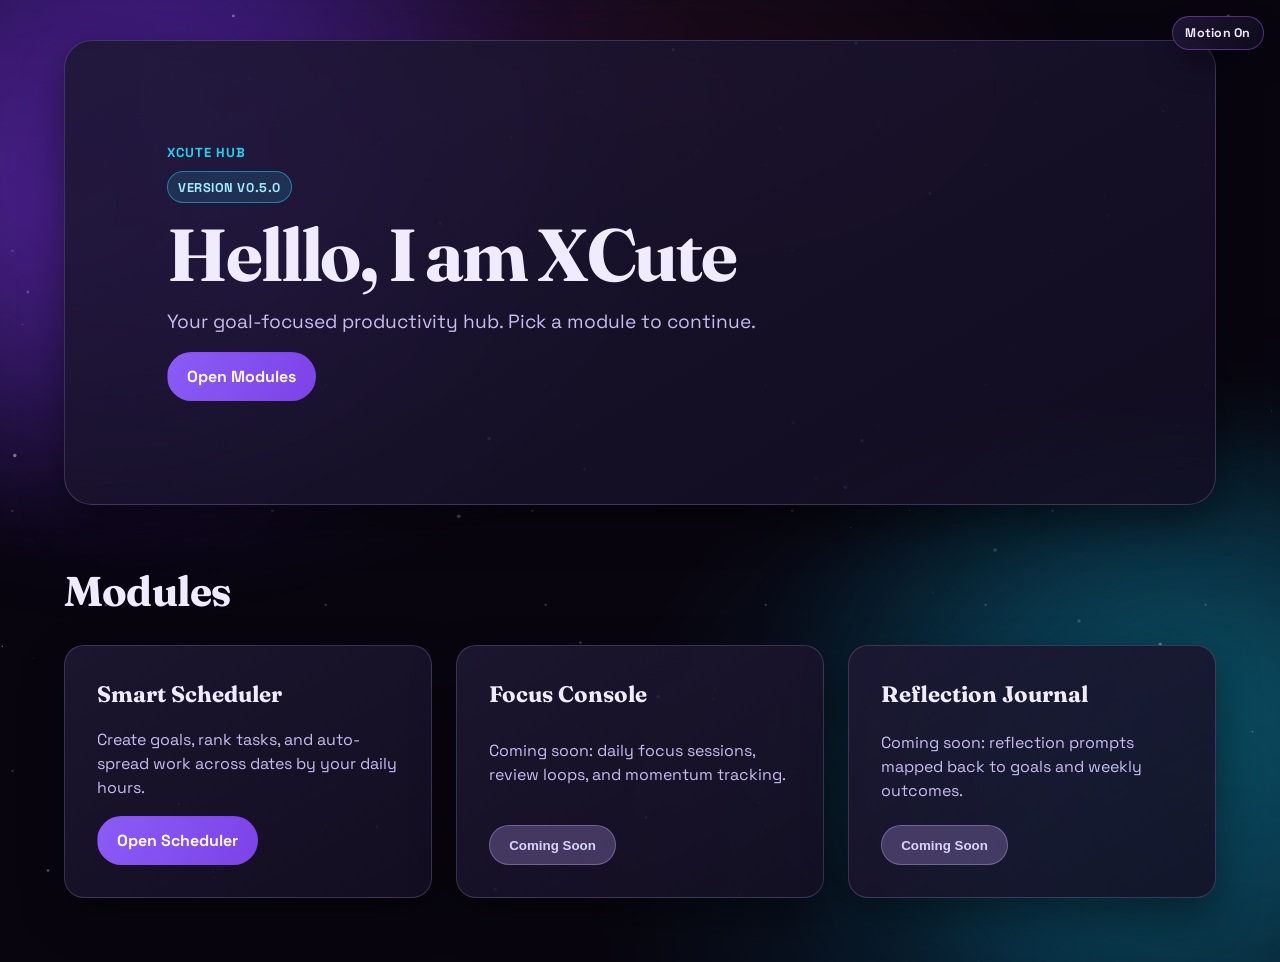
==== index.html @ d4a01c18 "release: v0.5.0 cinematic animation overhaul" ====
<!doctype html>
<html lang="en">
  <head>
    <meta charset="UTF-8" />
    <meta name="viewport" content="width=device-width, initial-scale=1.0" />
    <script>
      (() => {
        try {
          const mode = localStorage.getItem("xcute_motion_mode");
          const osReduced = window.matchMedia("(prefers-reduced-motion: reduce)").matches;
          const on = mode ? mode === "on" : !osReduced;
          document.documentElement.dataset.motionMode = on ? "on" : "off";
          document.documentElement.dataset.reducedMotion = on ? "false" : "true";
        } catch {}
      })();
    </script>
    <title>XCute | Smart Hub</title>
    <link rel="preconnect" href="https://fonts.googleapis.com" />
    <link rel="preconnect" href="https://fonts.gstatic.com" crossorigin />
    <link
      href="https://fonts.googleapis.com/css2?family=Fraunces:opsz,wght@9..144,700;9..144,900&family=Space+Grotesk:wght@400;500;700&display=swap"
      rel="stylesheet"
    />
    <link rel="stylesheet" href="./assets/css/tokens.css" />
    <link rel="stylesheet" href="./assets/css/base.css" />
    <link rel="stylesheet" href="./assets/css/components.css" />
    <link rel="stylesheet" href="./assets/css/animations.css" />
    <link rel="stylesheet" href="./assets/css/hub.css" />
    <script type="module" src="./assets/js/main.js"></script>
  </head>
  <body>
    <div class="bg-orb bg-orb--left" aria-hidden="true"></div>
    <div class="bg-orb bg-orb--right" aria-hidden="true"></div>

    <main class="l-page">
      <section class="c-hero c-hub-hero" aria-labelledby="hero-title" data-animate="zoom-in" data-motion-role="hero" data-tilt>
        <p class="c-kicker" data-animate="fade-up" data-stagger="40" data-motion-role="chip">XCute Hub</p>
        <p class="c-version-badge js-version-badge" data-animate="zoom-in" data-delay="70" data-motion-role="chip">Version v0.5.0</p>
        <h1 id="hero-title" class="c-hero__title js-hero-title" data-text="Helllo, I am XCute" data-motion-role="hero">
          Helllo, I am XCute
        </h1>
        <p class="c-hero__subtitle" data-animate="fade-up" data-delay="120" data-motion-role="panel">
          Your goal-focused productivity hub. Pick a module to continue.
        </p>
        <a class="c-btn" href="#modules" data-animate="fade-up" data-delay="220" data-motion-role="chip" data-tilt>Open Modules</a>
      </section>

      <section id="modules" class="c-section" aria-labelledby="module-title">
        <h2 id="module-title" class="c-section__title" data-animate="fade-up" data-motion-role="hero">Modules</h2>
        <div class="c-card-grid c-hub-grid">
          <article class="c-card c-hub-card" data-animate="fade-up" data-delay="80" data-motion-role="panel" data-tilt>
            <h3 class="c-card__title">Smart Scheduler</h3>
            <p class="c-card__body">
              Create goals, rank tasks, and auto-spread work across dates by your daily hours.
            </p>
            <a class="c-btn c-hub-card__btn" href="/scheduler" data-motion-role="chip" data-tilt>Open Scheduler</a>
          </article>
          <article class="c-card c-hub-card" data-animate="fade-up" data-delay="160" data-motion-role="panel" data-tilt>
            <h3 class="c-card__title">Focus Console</h3>
            <p class="c-card__body">Coming soon: daily focus sessions, review loops, and momentum tracking.</p>
            <button class="c-btn c-btn--muted c-hub-card__btn" type="button" disabled data-motion-role="chip">Coming Soon</button>
          </article>
          <article class="c-card c-hub-card" data-animate="fade-up" data-delay="240" data-motion-role="panel" data-tilt>
            <h3 class="c-card__title">Reflection Journal</h3>
            <p class="c-card__body">Coming soon: reflection prompts mapped back to goals and weekly outcomes.</p>
            <button class="c-btn c-btn--muted c-hub-card__btn" type="button" disabled data-motion-role="chip">Coming Soon</button>
          </article>
        </div>
      </section>
    </main>
  </body>
</html>
---- assets/css/tokens.css ----
﻿:root {
  --font-heading: "Fraunces", "Times New Roman", serif;
  --font-body: "Space Grotesk", "Trebuchet MS", sans-serif;

  --bg: #08050f;
  --surface: rgba(22, 16, 38, 0.84);
  --surface-soft: rgba(42, 30, 73, 0.72);
  --text: #f0ebff;
  --text-soft: #c8bcf0;
  --accent: #8b5cf6;
  --accent-strong: #6d28d9;
  --highlight: #22d3ee;
  --ring: rgba(139, 92, 246, 0.45);
  --border: rgba(206, 188, 255, 0.2);

  --space-1: 0.25rem;
  --space-2: 0.5rem;
  --space-3: 0.75rem;
  --space-4: 1rem;
  --space-6: 1.5rem;
  --space-8: 2rem;
  --space-10: 2.5rem;
  --space-12: 3rem;
  --space-16: 4rem;

  --radius-sm: 0.5rem;
  --radius-md: 0.875rem;
  --radius-lg: 1.25rem;
  --radius-xl: 1.75rem;

  --shadow-soft: 0 18px 44px rgba(0, 0, 0, 0.45);
  --shadow-pop: 0 20px 42px rgba(109, 40, 217, 0.45);

  --ease-out: cubic-bezier(0.18, 0.88, 0.32, 1);
  --ease-cinematic: cubic-bezier(0.16, 1, 0.3, 1);
  --ease-spring: cubic-bezier(0.22, 1.08, 0.3, 1);
  --dur-fast: 180ms;
  --dur-mid: 420ms;
  --dur-slow: 820ms;
  --dur-cinematic: 640ms;
  --dur-ambient: 22s;

  --motion-intensity: 1;
  --motion-stagger: 1;
}

html[data-motion-mode="off"] {
  --motion-intensity: 0.4;
  --motion-stagger: 0.25;
}
---- assets/css/base.css ----
﻿*,
*::before,
*::after {
  box-sizing: border-box;
}

html,
body {
  margin: 0;
  min-height: 100%;
}

body {
  position: relative;
  overflow-x: hidden;
  isolation: isolate;
  color: var(--text);
  background:
    radial-gradient(circle at 18% 12%, rgba(73, 37, 154, 0.35) 0, transparent 36%),
    radial-gradient(circle at 82% 88%, rgba(11, 101, 141, 0.3) 0, transparent 34%),
    var(--bg);
  font-family: var(--font-body);
  line-height: 1.5;
}

body::before,
body::after {
  content: "";
  position: fixed;
  inset: -12vh -12vw;
  pointer-events: none;
  z-index: -2;
}

body::before {
  background:
    radial-gradient(55rem 32rem at 12% 28%, rgba(145, 86, 255, 0.22) 0, transparent 72%),
    radial-gradient(48rem 30rem at 88% 72%, rgba(34, 211, 238, 0.16) 0, transparent 68%),
    radial-gradient(36rem 18rem at 52% 18%, rgba(236, 72, 153, 0.1) 0, transparent 78%);
  filter: blur(10px) saturate(1.12);
  animation: nebula-drift var(--dur-ambient) linear infinite;
}

body::after {
  z-index: -1;
  opacity: 0.75;
  background-image:
    radial-gradient(circle at 18% 24%, rgba(255, 255, 255, 0.2) 0 1px, transparent 1.5px),
    radial-gradient(circle at 64% 38%, rgba(199, 231, 255, 0.2) 0 1px, transparent 1.6px),
    radial-gradient(circle at 44% 78%, rgba(243, 215, 255, 0.22) 0 1px, transparent 1.6px);
  background-size: 220px 220px, 260px 260px, 300px 300px;
  animation: stardust-shift calc(var(--dur-ambient) * 1.45) linear infinite;
}

h1,
h2,
h3,
p {
  margin: 0;
}

a {
  color: inherit;
  text-decoration: none;
}

:focus-visible {
  outline: 3px solid var(--ring);
  outline-offset: 2px;
}

.l-page {
  width: min(100% - 2rem, 72rem);
  margin-inline: auto;
  padding: var(--space-10) 0 var(--space-16);
  display: grid;
  gap: var(--space-16);
}

.c-ambient-canvas {
  position: fixed;
  inset: 0;
  width: 100vw;
  height: 100vh;
  z-index: -1;
  pointer-events: none;
  opacity: 0.66;
  mix-blend-mode: screen;
  transition: opacity var(--dur-mid) var(--ease-out);
}

.c-motion-toggle {
  position: fixed;
  top: 1rem;
  right: 1rem;
  z-index: 30;
  border: 1px solid rgba(168, 85, 247, 0.45);
  border-radius: 999px;
  padding: 0.42rem 0.78rem;
  background: linear-gradient(120deg, rgba(31, 22, 53, 0.94), rgba(17, 13, 30, 0.88));
  color: #efe9ff;
  font: inherit;
  font-size: 0.78rem;
  font-weight: 700;
  letter-spacing: 0.02em;
  box-shadow: 0 14px 28px rgba(0, 0, 0, 0.34);
  transition: transform var(--dur-fast), border-color var(--dur-fast), box-shadow var(--dur-fast);
}

.c-motion-toggle:hover {
  transform: translate3d(0, -2px, 0);
  border-color: rgba(34, 211, 238, 0.55);
  box-shadow: 0 18px 34px rgba(26, 8, 48, 0.55);
}

.c-motion-toggle[aria-pressed="false"] {
  border-color: rgba(198, 180, 241, 0.36);
  color: #cab9eb;
  background: linear-gradient(120deg, rgba(26, 22, 41, 0.9), rgba(15, 13, 26, 0.85));
}

.bg-orb {
  position: fixed;
  width: 35rem;
  height: 35rem;
  border-radius: 50%;
  filter: blur(95px);
  opacity: 0.34;
  pointer-events: none;
  z-index: -1;
}

.bg-orb--left {
  top: -8rem;
  left: -10rem;
  background: #6d28d9;
}

.bg-orb--right {
  right: -12rem;
  bottom: -10rem;
  background: #0e7490;
}

@media (max-width: 48rem) {
  body::before,
  body::after {
    inset: -8vh -8vw;
  }

  .l-page {
    width: min(100% - 1.5rem, 72rem);
    gap: var(--space-12);
    padding: var(--space-8) 0 var(--space-12);
  }

  .bg-orb {
    width: 24rem;
    height: 24rem;
  }

  .c-motion-toggle {
    top: 0.7rem;
    right: 0.7rem;
  }
}
---- assets/css/components.css ----
.c-hero {
  padding: clamp(var(--space-10), 8vw, 6.5rem);
  background: linear-gradient(150deg, rgba(31, 24, 53, 0.88), rgba(19, 14, 35, 0.84));
  border: 1px solid var(--border);
  border-radius: var(--radius-xl);
  box-shadow: var(--shadow-soft);
  display: grid;
  gap: var(--space-6);
  backdrop-filter: blur(3px);
}

.c-kicker {
  color: var(--highlight);
  font-weight: 700;
  letter-spacing: 0.08em;
  text-transform: uppercase;
  font-size: 0.82rem;
}

.c-version-badge {
  width: fit-content;
  margin-top: calc(var(--space-2) * -1);
  padding: 0.35rem 0.65rem;
  border-radius: 999px;
  border: 1px solid rgba(139, 92, 246, 0.45);
  background: rgba(139, 92, 246, 0.16);
  color: #d6c5ff;
  font-size: 0.8rem;
  font-weight: 700;
  letter-spacing: 0.04em;
  text-transform: uppercase;
}

.c-version-badge.is-live {
  border-color: rgba(34, 211, 238, 0.5);
  background: rgba(34, 211, 238, 0.14);
  color: #a4ecff;
}

.c-hero__title {
  font-family: var(--font-heading);
  font-size: clamp(2.1rem, 6.7vw, 4.6rem);
  letter-spacing: -0.03em;
  line-height: 0.98;
  color: var(--text);
}

.c-hero__subtitle {
  max-width: 54ch;
  color: var(--text-soft);
  font-size: clamp(1rem, 2.4vw, 1.2rem);
}

.c-btn {
  width: fit-content;
  border: 1px solid transparent;
  border-radius: 999px;
  padding: 0.72rem 1.2rem;
  background: linear-gradient(120deg, var(--accent), var(--accent-strong));
  color: #f8f6ff;
  font-weight: 700;
  transition: transform var(--dur-fast), box-shadow var(--dur-fast), filter var(--dur-fast);
  will-change: transform;
}

.c-btn:hover {
  transform: translate3d(0, -2px, 0);
  box-shadow: var(--shadow-pop);
  filter: brightness(1.08);
}

.c-btn--muted,
.c-btn:disabled {
  background: rgba(124, 105, 168, 0.45);
  color: #ddd2ff;
  border-color: rgba(197, 179, 241, 0.35);
  box-shadow: none;
  cursor: not-allowed;
}

.c-section {
  display: grid;
  gap: var(--space-8);
}

.c-section__title {
  font-family: var(--font-heading);
  font-size: clamp(1.7rem, 5vw, 2.6rem);
  line-height: 1.06;
  letter-spacing: -0.02em;
}

.c-card-grid {
  display: grid;
  grid-template-columns: repeat(3, minmax(0, 1fr));
  gap: var(--space-6);
}

.c-card {
  padding: var(--space-8);
  background: linear-gradient(150deg, rgba(30, 24, 51, 0.9), rgba(21, 16, 36, 0.84));
  border-radius: var(--radius-lg);
  border: 1px solid var(--border);
  box-shadow: var(--shadow-soft);
  display: grid;`r`n  gap: var(--space-3);`r`n  backdrop-filter: blur(2px);`r`n  position: relative;`r`n  overflow: hidden;
}

.c-card:hover {
  transform: translate3d(0, -3px, 0);
  box-shadow: var(--shadow-pop);
  border-color: rgba(168, 85, 247, 0.45);
}

.c-card__title {
  font-family: var(--font-heading);
  font-size: 1.4rem;
}

.c-card__body {
  color: var(--text-soft);
}

.c-hero__char {
  display: inline-block;
  opacity: 0;
  transform: translate3d(0, 0.85em, 0) rotate(2deg);
  will-change: transform, opacity;
}

.c-hero__space {
  white-space: pre;
}

@media (max-width: 56rem) {
  .c-card-grid {
    grid-template-columns: 1fr;
  }

  .c-card {
    padding: var(--space-6);
  }
}
---- assets/css/animations.css ----
@keyframes reveal-up {
  from {
    opacity: 0;
    transform: translate3d(0, calc(24px * var(--motion-intensity)), 0);
  }
  to {
    opacity: 1;
    transform: translate3d(0, 0, 0);
  }
}

@keyframes reveal-scale {
  from {
    opacity: 0;
    transform: translate3d(0, calc(16px * var(--motion-intensity)), 0) scale(0.96);
  }
  to {
    opacity: 1;
    transform: translate3d(0, 0, 0) scale(1);
  }
}

@keyframes char-rise {
  from {
    opacity: 0;
    transform: translate3d(0, calc(0.85em * var(--motion-intensity)), 0) rotate(2deg);
  }
  to {
    opacity: 1;
    transform: translate3d(0, 0, 0) rotate(0);
  }
}

@keyframes badge-float {
  0%,
  100% {
    transform: translate3d(0, 0, 0);
  }
  50% {
    transform: translate3d(0, calc(-4px * var(--motion-intensity)), 0);
  }
}

@keyframes nebula-drift {
  0% {
    transform: translate3d(-1.2%, -0.9%, 0) scale(1);
  }
  50% {
    transform: translate3d(1.2%, 1.3%, 0) scale(1.04);
  }
  100% {
    transform: translate3d(-1.2%, -0.9%, 0) scale(1);
  }
}

@keyframes stardust-shift {
  0% {
    transform: translate3d(0, 0, 0);
    opacity: 0.68;
  }
  50% {
    transform: translate3d(-1.5%, 1.2%, 0);
    opacity: 0.9;
  }
  100% {
    transform: translate3d(0, 0, 0);
    opacity: 0.68;
  }
}

@keyframes sheen-shift {
  0% {
    background-position: 0% 50%;
  }
  100% {
    background-position: 220% 50%;
  }
}

[data-animate] {
  opacity: 0;
  transform: translate3d(0, 24px, 0);
  will-change: transform, opacity;
}

[data-animate].is-visible {
  animation: reveal-up var(--dur-mid) var(--ease-out) forwards;
  animation-delay: calc(var(--delay, 0ms) * var(--motion-stagger));
}

[data-animate="zoom-in"].is-visible {
  animation-name: reveal-scale;
}

[data-animate="fade-in"] {
  transform: none;
}

[data-animate="fade-in"].is-visible {
  animation-name: none;
  opacity: 1;
}

.c-hero__title.is-animated .c-hero__char {
  animation: char-rise 560ms var(--ease-cinematic) forwards;
  animation-delay: calc((var(--char-index, 0) * 28ms * var(--motion-stagger)) + 120ms);
}

.c-version-badge.is-live {
  animation: badge-float 2.6s ease-in-out infinite;
}

.c-btn:not(:disabled) {
  background-size: 220% 100%;
  animation: sheen-shift 6s linear infinite;
}

.x-panel,
.c-card,
.c-hero,
.x-item {
  transition:
    transform var(--dur-fast) var(--ease-out),
    box-shadow var(--dur-mid) var(--ease-out),
    border-color var(--dur-fast) linear,
    opacity var(--dur-fast) linear;
}

html[data-motion-mode="off"] .c-btn:not(:disabled),
html[data-motion-mode="off"] .c-version-badge.is-live,
html[data-motion-mode="off"] body::before,
html[data-motion-mode="off"] body::after {
  animation-duration: 1ms !important;
  animation-iteration-count: 1 !important;
}

html[data-reduced-motion="true"] *,
html[data-reduced-motion="true"] *::before,
html[data-reduced-motion="true"] *::after {
  animation-duration: 1ms !important;
  animation-iteration-count: 1 !important;
  transition-duration: 1ms !important;
  scroll-behavior: auto !important;
}

html[data-reduced-motion="true"] [data-animate] {
  opacity: 1;
  transform: none;
}

html[data-reduced-motion="true"] .c-hero__char {
  opacity: 1;
  transform: none;
}

html[data-reduced-motion="true"] .c-version-badge.is-live {
  animation: none !important;
}

html[data-reduced-motion="true"] .c-ambient-canvas {
  opacity: 0.2;
}
---- assets/css/hub.css ----
.c-hub-hero {
  gap: var(--space-4);
}

.c-hub-grid {
  grid-template-columns: repeat(3, minmax(0, 1fr));
}

.c-hub-card {
  display: grid;
  gap: var(--space-4);
}

.c-hub-card::after {
  content: "";
  position: absolute;
  inset: auto 0 0;
  height: 2px;
  background: linear-gradient(90deg, rgba(34, 211, 238, 0), rgba(168, 85, 247, 0.84), rgba(34, 211, 238, 0));
  opacity: 0;
  transform: scaleX(0.4);
  transition: opacity var(--dur-fast), transform var(--dur-mid) var(--ease-cinematic);
}

.c-hub-card:hover::after {
  opacity: 1;
  transform: scaleX(1);
}

.c-hub-card__btn {
  margin-top: auto;
}

@media (max-width: 56rem) {
  .c-hub-grid {
    grid-template-columns: 1fr;
  }
}
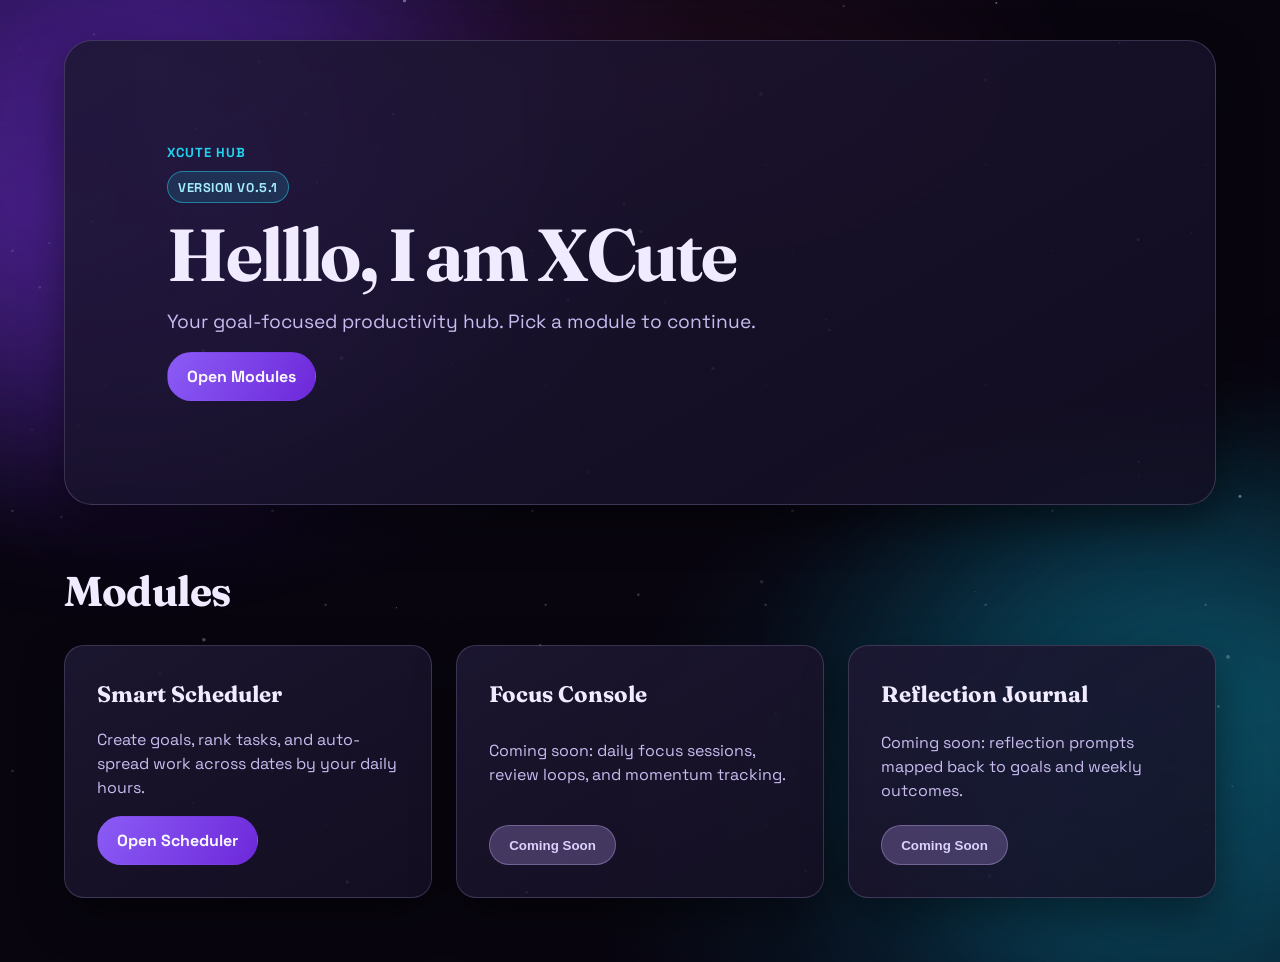
==== commit 7992a024: "release: v0.5.1 stabilize renders and lock motion-on" ====
--- a/index.html
+++ b/index.html
@@ -5,13 +5,9 @@
     <meta name="viewport" content="width=device-width, initial-scale=1.0" />
     <script>
       (() => {
-        try {
-          const mode = localStorage.getItem("xcute_motion_mode");
-          const osReduced = window.matchMedia("(prefers-reduced-motion: reduce)").matches;
-          const on = mode ? mode === "on" : !osReduced;
-          document.documentElement.dataset.motionMode = on ? "on" : "off";
-          document.documentElement.dataset.reducedMotion = on ? "false" : "true";
-        } catch {}
+        const reduced = window.matchMedia("(prefers-reduced-motion: reduce)").matches;
+        document.documentElement.dataset.motionMode = "on";
+        document.documentElement.dataset.reducedMotion = reduced ? "true" : "false";
       })();
     </script>
     <title>XCute | Smart Hub</title>
@@ -35,7 +31,7 @@
     <main class="l-page">
       <section class="c-hero c-hub-hero" aria-labelledby="hero-title" data-animate="zoom-in" data-motion-role="hero" data-tilt>
         <p class="c-kicker" data-animate="fade-up" data-stagger="40" data-motion-role="chip">XCute Hub</p>
-        <p class="c-version-badge js-version-badge" data-animate="zoom-in" data-delay="70" data-motion-role="chip">Version v0.5.0</p>
+        <p class="c-version-badge js-version-badge" data-animate="zoom-in" data-delay="70" data-motion-role="chip">Version v0.5.1</p>
         <h1 id="hero-title" class="c-hero__title js-hero-title" data-text="Helllo, I am XCute" data-motion-role="hero">
           Helllo, I am XCute
         </h1>
--- a/assets/css/tokens.css
+++ b/assets/css/tokens.css
@@ -43,8 +43,3 @@
   --motion-intensity: 1;
   --motion-stagger: 1;
 }
-
-html[data-motion-mode="off"] {
-  --motion-intensity: 0.4;
-  --motion-stagger: 0.25;
-}
--- a/assets/css/base.css
+++ b/assets/css/base.css
@@ -89,36 +89,6 @@
   transition: opacity var(--dur-mid) var(--ease-out);
 }
 
-.c-motion-toggle {
-  position: fixed;
-  top: 1rem;
-  right: 1rem;
-  z-index: 30;
-  border: 1px solid rgba(168, 85, 247, 0.45);
-  border-radius: 999px;
-  padding: 0.42rem 0.78rem;
-  background: linear-gradient(120deg, rgba(31, 22, 53, 0.94), rgba(17, 13, 30, 0.88));
-  color: #efe9ff;
-  font: inherit;
-  font-size: 0.78rem;
-  font-weight: 700;
-  letter-spacing: 0.02em;
-  box-shadow: 0 14px 28px rgba(0, 0, 0, 0.34);
-  transition: transform var(--dur-fast), border-color var(--dur-fast), box-shadow var(--dur-fast);
-}
-
-.c-motion-toggle:hover {
-  transform: translate3d(0, -2px, 0);
-  border-color: rgba(34, 211, 238, 0.55);
-  box-shadow: 0 18px 34px rgba(26, 8, 48, 0.55);
-}
-
-.c-motion-toggle[aria-pressed="false"] {
-  border-color: rgba(198, 180, 241, 0.36);
-  color: #cab9eb;
-  background: linear-gradient(120deg, rgba(26, 22, 41, 0.9), rgba(15, 13, 26, 0.85));
-}
-
 .bg-orb {
   position: fixed;
   width: 35rem;
@@ -158,9 +128,4 @@
     width: 24rem;
     height: 24rem;
   }
-
-  .c-motion-toggle {
-    top: 0.7rem;
-    right: 0.7rem;
-  }
 }
--- a/assets/css/components.css
+++ b/assets/css/components.css
@@ -61,6 +61,27 @@
   font-weight: 700;
   transition: transform var(--dur-fast), box-shadow var(--dur-fast), filter var(--dur-fast);
   will-change: transform;
+  position: relative;
+  overflow: hidden;
+  isolation: isolate;
+}
+
+.c-btn:not(.c-btn--muted):not(:disabled)::after {
+  content: "";
+  position: absolute;
+  top: -36%;
+  left: 100%;
+  width: 0.95rem;
+  height: 172%;
+  border-radius: 999px;
+  background:
+    radial-gradient(72% 36% at 50% 10%, rgba(222, 244, 255, 0.92) 0 58%, transparent 62%) 50% 0 / 100% 0.9rem repeat-y,
+    radial-gradient(72% 36% at 50% 85%, rgba(223, 149, 255, 0.7) 0 55%, transparent 60%) 50% 0.46rem / 100% 0.9rem repeat-y;
+  filter: drop-shadow(0 0 0.38rem rgba(204, 232, 255, 0.45));
+  opacity: 0;
+  pointer-events: none;
+  mix-blend-mode: screen;
+  animation: btn-wave-rtl 3.4s linear infinite;
 }
 
 .c-btn:hover {
@@ -102,7 +123,11 @@
   border-radius: var(--radius-lg);
   border: 1px solid var(--border);
   box-shadow: var(--shadow-soft);
-  display: grid;`r`n  gap: var(--space-3);`r`n  backdrop-filter: blur(2px);`r`n  position: relative;`r`n  overflow: hidden;
+  display: grid;
+  gap: var(--space-3);
+  backdrop-filter: blur(2px);
+  position: relative;
+  overflow: hidden;
 }
 
 .c-card:hover {
@@ -131,6 +156,11 @@
   white-space: pre;
 }
 
+html[data-reduced-motion="true"] .c-btn:not(.c-btn--muted):not(:disabled)::after {
+  animation: none;
+  opacity: 0;
+}
+
 @media (max-width: 56rem) {
   .c-card-grid {
     grid-template-columns: 1fr;
--- a/assets/css/animations.css
+++ b/assets/css/animations.css
@@ -77,6 +77,23 @@
   }
 }
 
+@keyframes btn-wave-rtl {
+  0% {
+    transform: translate3d(0, 0, 0);
+    opacity: 0;
+  }
+  12% {
+    opacity: 0.85;
+  }
+  88% {
+    opacity: 0.75;
+  }
+  100% {
+    transform: translate3d(-1400%, 0, 0);
+    opacity: 0;
+  }
+}
+
 [data-animate] {
   opacity: 0;
   transform: translate3d(0, 24px, 0);
@@ -110,11 +127,6 @@
   animation: badge-float 2.6s ease-in-out infinite;
 }
 
-.c-btn:not(:disabled) {
-  background-size: 220% 100%;
-  animation: sheen-shift 6s linear infinite;
-}
-
 .x-panel,
 .c-card,
 .c-hero,
@@ -124,14 +136,6 @@
     box-shadow var(--dur-mid) var(--ease-out),
     border-color var(--dur-fast) linear,
     opacity var(--dur-fast) linear;
-}
-
-html[data-motion-mode="off"] .c-btn:not(:disabled),
-html[data-motion-mode="off"] .c-version-badge.is-live,
-html[data-motion-mode="off"] body::before,
-html[data-motion-mode="off"] body::after {
-  animation-duration: 1ms !important;
-  animation-iteration-count: 1 !important;
 }
 
 html[data-reduced-motion="true"] *,
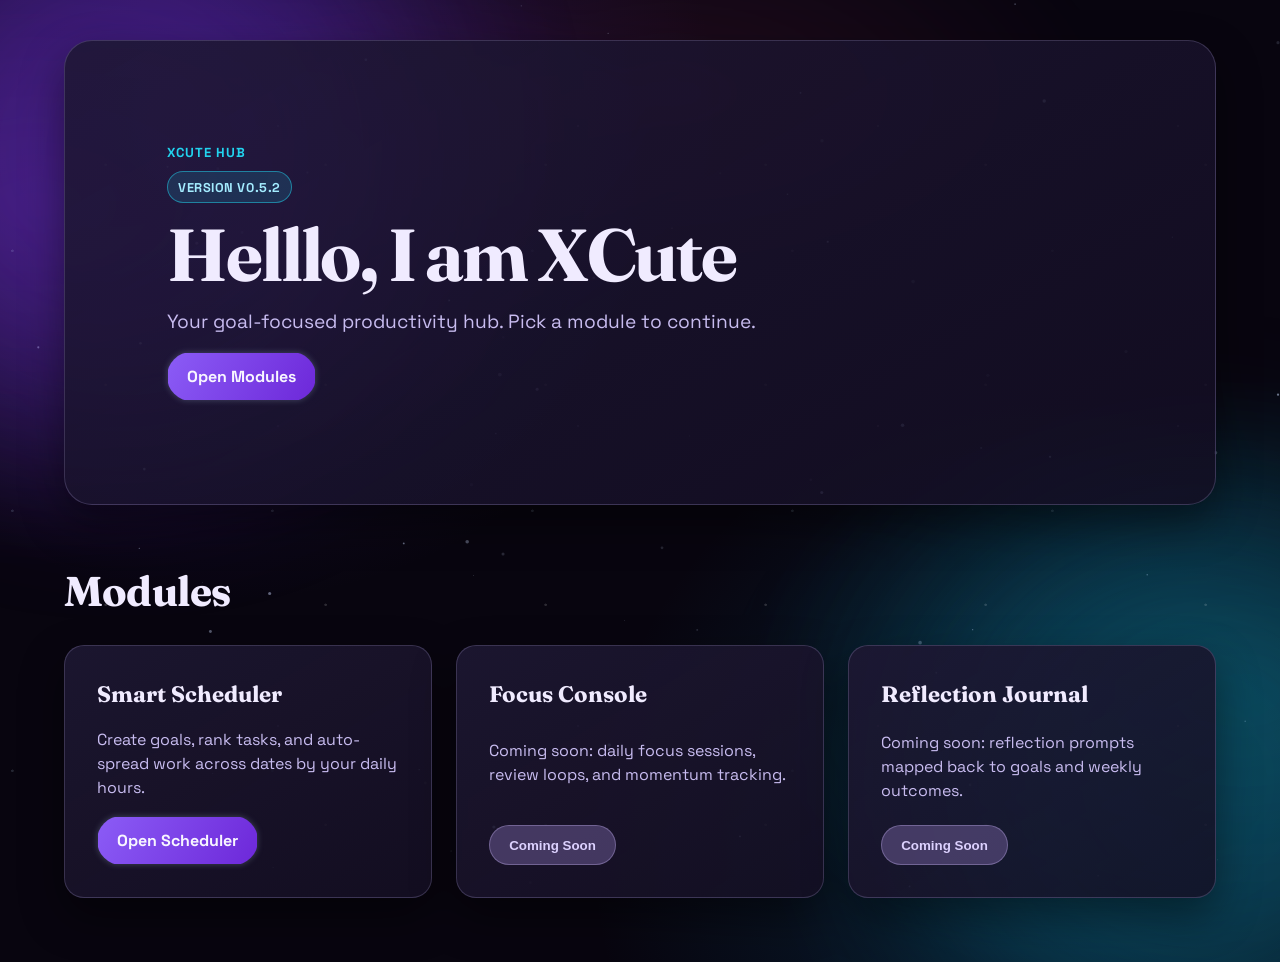
==== commit 192c6958: "release: v0.5.2 restore full motion and button wave" ====
--- a/index.html
+++ b/index.html
@@ -5,7 +5,7 @@
     <meta name="viewport" content="width=device-width, initial-scale=1.0" />
     <script>
       (() => {
-        const reduced = window.matchMedia("(prefers-reduced-motion: reduce)").matches;
+        const reduced = typeof document.documentElement.animate !== "function" || typeof window.IntersectionObserver !== "function";
         document.documentElement.dataset.motionMode = "on";
         document.documentElement.dataset.reducedMotion = reduced ? "true" : "false";
       })();
@@ -31,7 +31,7 @@
     <main class="l-page">
       <section class="c-hero c-hub-hero" aria-labelledby="hero-title" data-animate="zoom-in" data-motion-role="hero" data-tilt>
         <p class="c-kicker" data-animate="fade-up" data-stagger="40" data-motion-role="chip">XCute Hub</p>
-        <p class="c-version-badge js-version-badge" data-animate="zoom-in" data-delay="70" data-motion-role="chip">Version v0.5.1</p>
+        <p class="c-version-badge js-version-badge" data-animate="zoom-in" data-delay="70" data-motion-role="chip">Version v0.5.2</p>
         <h1 id="hero-title" class="c-hero__title js-hero-title" data-text="Helllo, I am XCute" data-motion-role="hero">
           Helllo, I am XCute
         </h1>
--- a/assets/css/components.css
+++ b/assets/css/components.css
@@ -61,27 +61,19 @@
   font-weight: 700;
   transition: transform var(--dur-fast), box-shadow var(--dur-fast), filter var(--dur-fast);
   will-change: transform;
-  position: relative;
-  overflow: hidden;
-  isolation: isolate;
+  background-repeat: no-repeat;
+  background-size: 100% 100%;
 }
 
-.c-btn:not(.c-btn--muted):not(:disabled)::after {
-  content: "";
-  position: absolute;
-  top: -36%;
-  left: 100%;
-  width: 0.95rem;
-  height: 172%;
-  border-radius: 999px;
-  background:
-    radial-gradient(72% 36% at 50% 10%, rgba(222, 244, 255, 0.92) 0 58%, transparent 62%) 50% 0 / 100% 0.9rem repeat-y,
-    radial-gradient(72% 36% at 50% 85%, rgba(223, 149, 255, 0.7) 0 55%, transparent 60%) 50% 0.46rem / 100% 0.9rem repeat-y;
-  filter: drop-shadow(0 0 0.38rem rgba(204, 232, 255, 0.45));
-  opacity: 0;
-  pointer-events: none;
-  mix-blend-mode: screen;
-  animation: btn-wave-rtl 3.4s linear infinite;
+.c-btn:not(.c-btn--muted):not(:disabled) {
+  background-image:
+    linear-gradient(120deg, var(--accent), var(--accent-strong)),
+    radial-gradient(68% 34% at 50% 10%, rgba(238, 249, 255, 0.95) 0 58%, transparent 62%),
+    radial-gradient(68% 34% at 50% 88%, rgba(237, 154, 255, 0.78) 0 56%, transparent 61%);
+  background-size: 100% 100%, 0.95rem 0.95rem, 0.95rem 0.95rem;
+  background-position: 0 0, 132% 0, 132% 0.42rem;
+  animation: btn-wave-track 3.2s linear infinite;
+  filter: drop-shadow(0 0 0.2rem rgba(199, 233, 255, 0.25));
 }
 
 .c-btn:hover {
@@ -156,9 +148,9 @@
   white-space: pre;
 }
 
-html[data-reduced-motion="true"] .c-btn:not(.c-btn--muted):not(:disabled)::after {
+html[data-reduced-motion="true"] .c-btn:not(.c-btn--muted):not(:disabled) {
   animation: none;
-  opacity: 0;
+  background-image: linear-gradient(120deg, var(--accent), var(--accent-strong));
 }
 
 @media (max-width: 56rem) {
--- a/assets/css/animations.css
+++ b/assets/css/animations.css
@@ -77,20 +77,12 @@
   }
 }
 
-@keyframes btn-wave-rtl {
+@keyframes btn-wave-track {
   0% {
-    transform: translate3d(0, 0, 0);
-    opacity: 0;
-  }
-  12% {
-    opacity: 0.85;
-  }
-  88% {
-    opacity: 0.75;
+    background-position: 0 0, 132% 0, 132% 0.42rem;
   }
   100% {
-    transform: translate3d(-1400%, 0, 0);
-    opacity: 0;
+    background-position: 0 0, -32% 0, -32% 0.42rem;
   }
 }
 
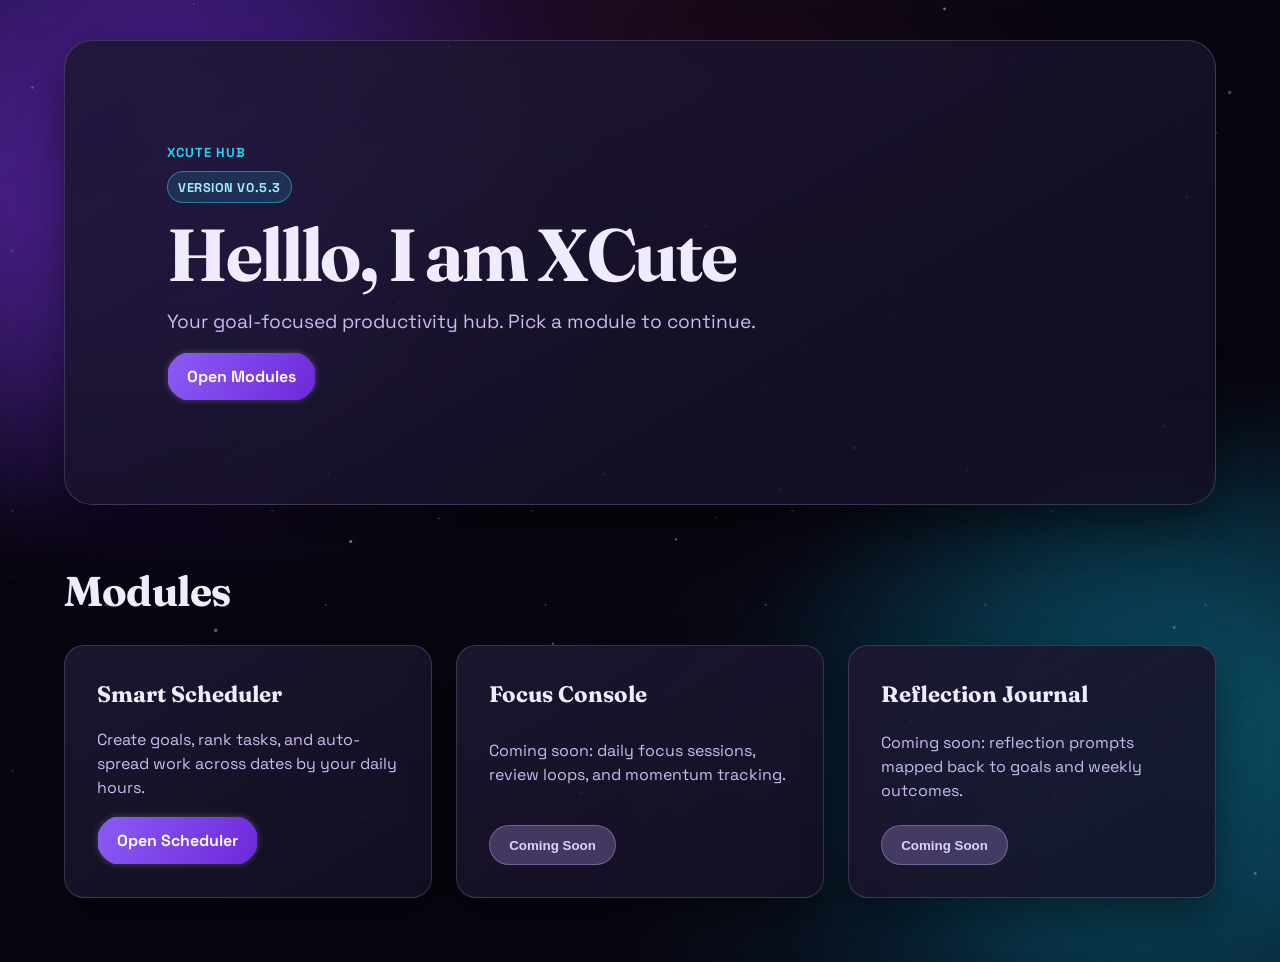
==== commit 06a3e85b: "release: v0.5.3 tighten scheduler layout for planner visibility" ====
--- a/index.html
+++ b/index.html
@@ -31,7 +31,7 @@
     <main class="l-page">
       <section class="c-hero c-hub-hero" aria-labelledby="hero-title" data-animate="zoom-in" data-motion-role="hero" data-tilt>
         <p class="c-kicker" data-animate="fade-up" data-stagger="40" data-motion-role="chip">XCute Hub</p>
-        <p class="c-version-badge js-version-badge" data-animate="zoom-in" data-delay="70" data-motion-role="chip">Version v0.5.2</p>
+        <p class="c-version-badge js-version-badge" data-animate="zoom-in" data-delay="70" data-motion-role="chip">Version v0.5.3</p>
         <h1 id="hero-title" class="c-hero__title js-hero-title" data-text="Helllo, I am XCute" data-motion-role="hero">
           Helllo, I am XCute
         </h1>
@@ -66,3 +66,4 @@
     </main>
   </body>
 </html>
+
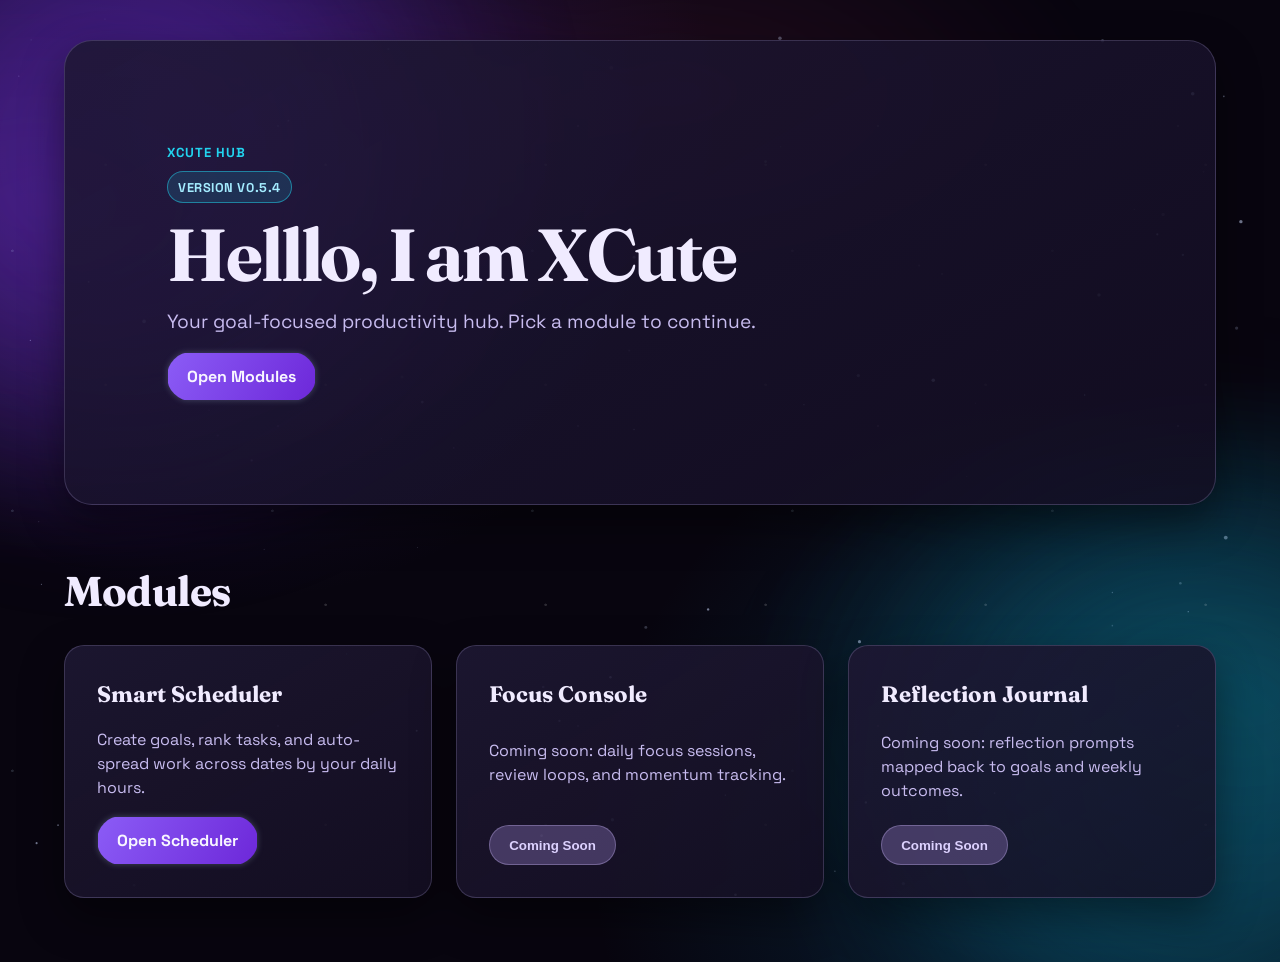
==== commit a117809a: "release: v0.5.4 make scroll reveals viewport-driven" ====
--- a/index.html
+++ b/index.html
@@ -31,7 +31,7 @@
     <main class="l-page">
       <section class="c-hero c-hub-hero" aria-labelledby="hero-title" data-animate="zoom-in" data-motion-role="hero" data-tilt>
         <p class="c-kicker" data-animate="fade-up" data-stagger="40" data-motion-role="chip">XCute Hub</p>
-        <p class="c-version-badge js-version-badge" data-animate="zoom-in" data-delay="70" data-motion-role="chip">Version v0.5.3</p>
+        <p class="c-version-badge js-version-badge" data-animate="zoom-in" data-delay="70" data-motion-role="chip">Version v0.5.4</p>
         <h1 id="hero-title" class="c-hero__title js-hero-title" data-text="Helllo, I am XCute" data-motion-role="hero">
           Helllo, I am XCute
         </h1>
@@ -67,3 +67,4 @@
   </body>
 </html>
 
+
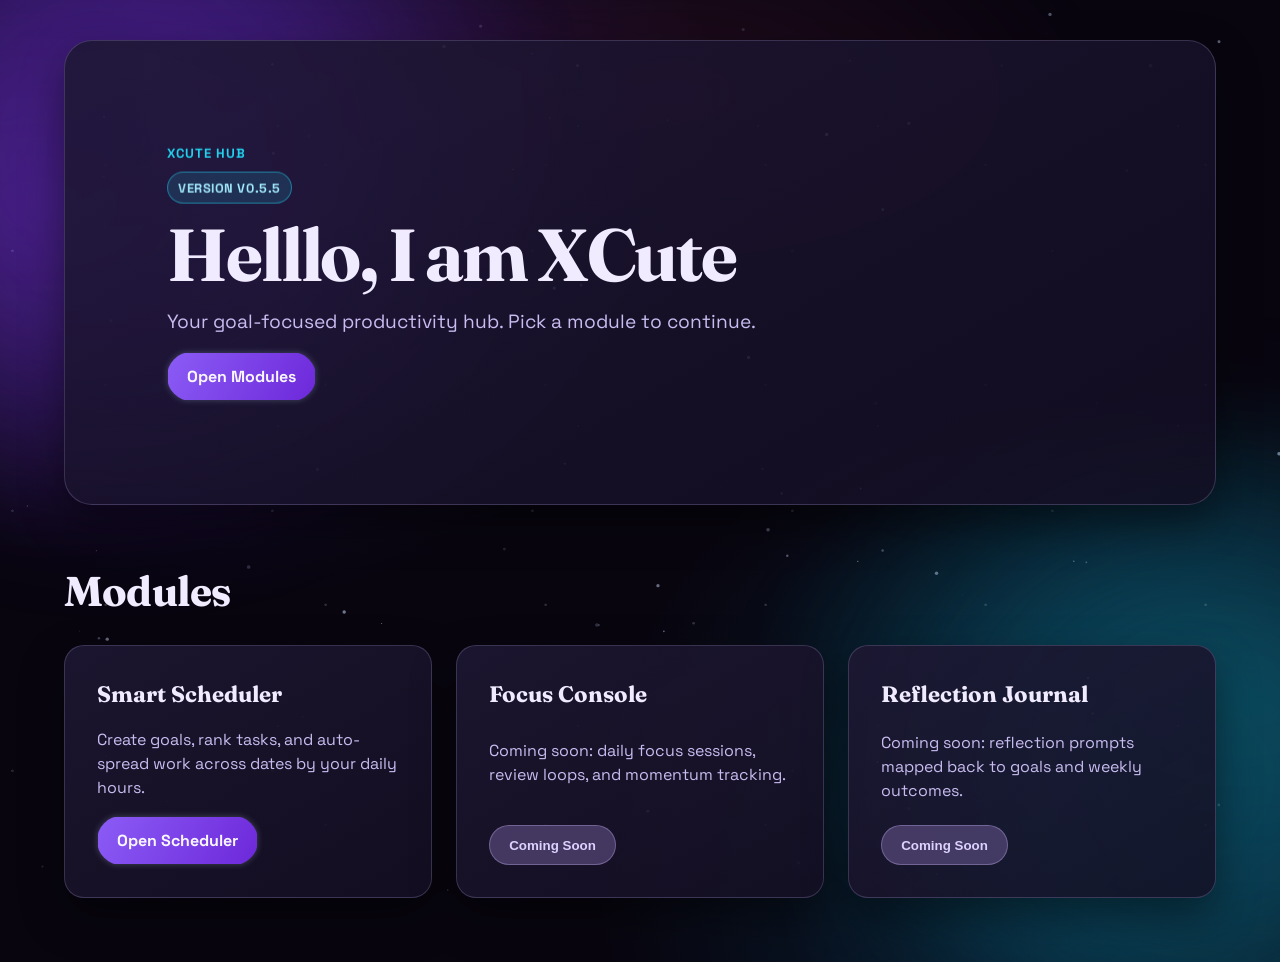
==== commit 000cf148: "release: v0.5.5 tune reveal timing and per-panel triggers" ====
--- a/index.html
+++ b/index.html
@@ -31,7 +31,7 @@
     <main class="l-page">
       <section class="c-hero c-hub-hero" aria-labelledby="hero-title" data-animate="zoom-in" data-motion-role="hero" data-tilt>
         <p class="c-kicker" data-animate="fade-up" data-stagger="40" data-motion-role="chip">XCute Hub</p>
-        <p class="c-version-badge js-version-badge" data-animate="zoom-in" data-delay="70" data-motion-role="chip">Version v0.5.4</p>
+        <p class="c-version-badge js-version-badge" data-animate="zoom-in" data-delay="70" data-motion-role="chip">Version v0.5.5</p>
         <h1 id="hero-title" class="c-hero__title js-hero-title" data-text="Helllo, I am XCute" data-motion-role="hero">
           Helllo, I am XCute
         </h1>
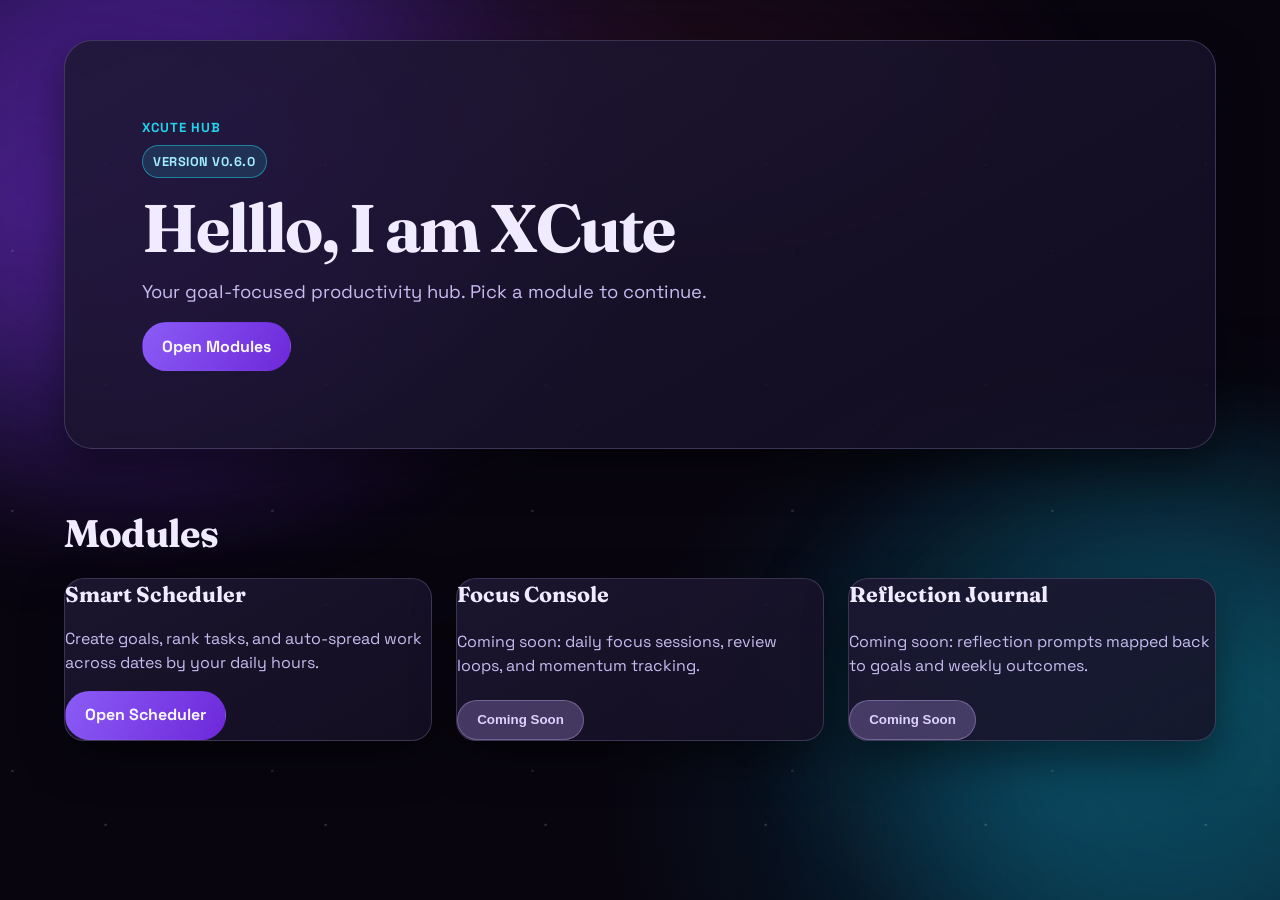
==== commit 07dfe533: "release: v0.6.0 planner/queue UX overhaul" ====
--- a/index.html
+++ b/index.html
@@ -3,13 +3,6 @@
   <head>
     <meta charset="UTF-8" />
     <meta name="viewport" content="width=device-width, initial-scale=1.0" />
-    <script>
-      (() => {
-        const reduced = typeof document.documentElement.animate !== "function" || typeof window.IntersectionObserver !== "function";
-        document.documentElement.dataset.motionMode = "on";
-        document.documentElement.dataset.reducedMotion = reduced ? "true" : "false";
-      })();
-    </script>
     <title>XCute | Smart Hub</title>
     <link rel="preconnect" href="https://fonts.googleapis.com" />
     <link rel="preconnect" href="https://fonts.gstatic.com" crossorigin />
@@ -20,7 +13,6 @@
     <link rel="stylesheet" href="./assets/css/tokens.css" />
     <link rel="stylesheet" href="./assets/css/base.css" />
     <link rel="stylesheet" href="./assets/css/components.css" />
-    <link rel="stylesheet" href="./assets/css/animations.css" />
     <link rel="stylesheet" href="./assets/css/hub.css" />
     <script type="module" src="./assets/js/main.js"></script>
   </head>
@@ -29,37 +21,37 @@
     <div class="bg-orb bg-orb--right" aria-hidden="true"></div>
 
     <main class="l-page">
-      <section class="c-hero c-hub-hero" aria-labelledby="hero-title" data-animate="zoom-in" data-motion-role="hero" data-tilt>
-        <p class="c-kicker" data-animate="fade-up" data-stagger="40" data-motion-role="chip">XCute Hub</p>
-        <p class="c-version-badge js-version-badge" data-animate="zoom-in" data-delay="70" data-motion-role="chip">Version v0.5.5</p>
-        <h1 id="hero-title" class="c-hero__title js-hero-title" data-text="Helllo, I am XCute" data-motion-role="hero">
+      <section class="c-hero c-hub-hero" aria-labelledby="hero-title">
+        <p class="c-kicker">XCute Hub</p>
+        <p class="c-version-badge js-version-badge">Version v0.6.0</p>
+        <h1 id="hero-title" class="c-hero__title">
           Helllo, I am XCute
         </h1>
-        <p class="c-hero__subtitle" data-animate="fade-up" data-delay="120" data-motion-role="panel">
+        <p class="c-hero__subtitle">
           Your goal-focused productivity hub. Pick a module to continue.
         </p>
-        <a class="c-btn" href="#modules" data-animate="fade-up" data-delay="220" data-motion-role="chip" data-tilt>Open Modules</a>
+        <a class="c-btn" href="#modules">Open Modules</a>
       </section>
 
       <section id="modules" class="c-section" aria-labelledby="module-title">
-        <h2 id="module-title" class="c-section__title" data-animate="fade-up" data-motion-role="hero">Modules</h2>
+        <h2 id="module-title" class="c-section__title">Modules</h2>
         <div class="c-card-grid c-hub-grid">
-          <article class="c-card c-hub-card" data-animate="fade-up" data-delay="80" data-motion-role="panel" data-tilt>
+          <article class="c-card c-hub-card">
             <h3 class="c-card__title">Smart Scheduler</h3>
             <p class="c-card__body">
               Create goals, rank tasks, and auto-spread work across dates by your daily hours.
             </p>
-            <a class="c-btn c-hub-card__btn" href="/scheduler" data-motion-role="chip" data-tilt>Open Scheduler</a>
+            <a class="c-btn c-hub-card__btn" href="/scheduler">Open Scheduler</a>
           </article>
-          <article class="c-card c-hub-card" data-animate="fade-up" data-delay="160" data-motion-role="panel" data-tilt>
+          <article class="c-card c-hub-card">
             <h3 class="c-card__title">Focus Console</h3>
             <p class="c-card__body">Coming soon: daily focus sessions, review loops, and momentum tracking.</p>
-            <button class="c-btn c-btn--muted c-hub-card__btn" type="button" disabled data-motion-role="chip">Coming Soon</button>
+            <button class="c-btn c-btn--muted c-hub-card__btn" type="button" disabled>Coming Soon</button>
           </article>
-          <article class="c-card c-hub-card" data-animate="fade-up" data-delay="240" data-motion-role="panel" data-tilt>
+          <article class="c-card c-hub-card">
             <h3 class="c-card__title">Reflection Journal</h3>
             <p class="c-card__body">Coming soon: reflection prompts mapped back to goals and weekly outcomes.</p>
-            <button class="c-btn c-btn--muted c-hub-card__btn" type="button" disabled data-motion-role="chip">Coming Soon</button>
+            <button class="c-btn c-btn--muted c-hub-card__btn" type="button" disabled>Coming Soon</button>
           </article>
         </div>
       </section>
--- a/assets/css/components.css
+++ b/assets/css/components.css
@@ -1,12 +1,11 @@
 .c-hero {
-  padding: clamp(var(--space-10), 8vw, 6.5rem);
+  padding: clamp(var(--space-8), 6vw, 5rem);
   background: linear-gradient(150deg, rgba(31, 24, 53, 0.88), rgba(19, 14, 35, 0.84));
   border: 1px solid var(--border);
   border-radius: var(--radius-xl);
   box-shadow: var(--shadow-soft);
   display: grid;
-  gap: var(--space-6);
-  backdrop-filter: blur(3px);
+  gap: var(--space-5);
 }
 
 .c-kicker {
@@ -39,16 +38,16 @@
 
 .c-hero__title {
   font-family: var(--font-heading);
-  font-size: clamp(2.1rem, 6.7vw, 4.6rem);
+  font-size: clamp(2.1rem, 6.2vw, 4.2rem);
   letter-spacing: -0.03em;
-  line-height: 0.98;
+  line-height: 1.02;
   color: var(--text);
 }
 
 .c-hero__subtitle {
   max-width: 54ch;
   color: var(--text-soft);
-  font-size: clamp(1rem, 2.4vw, 1.2rem);
+  font-size: clamp(1rem, 2.2vw, 1.15rem);
 }
 
 .c-btn {
@@ -59,27 +58,15 @@
   background: linear-gradient(120deg, var(--accent), var(--accent-strong));
   color: #f8f6ff;
   font-weight: 700;
-  transition: transform var(--dur-fast), box-shadow var(--dur-fast), filter var(--dur-fast);
-  will-change: transform;
-  background-repeat: no-repeat;
-  background-size: 100% 100%;
-}
-
-.c-btn:not(.c-btn--muted):not(:disabled) {
-  background-image:
-    linear-gradient(120deg, var(--accent), var(--accent-strong)),
-    radial-gradient(68% 34% at 50% 10%, rgba(238, 249, 255, 0.95) 0 58%, transparent 62%),
-    radial-gradient(68% 34% at 50% 88%, rgba(237, 154, 255, 0.78) 0 56%, transparent 61%);
-  background-size: 100% 100%, 0.95rem 0.95rem, 0.95rem 0.95rem;
-  background-position: 0 0, 132% 0, 132% 0.42rem;
-  animation: btn-wave-track 3.2s linear infinite;
-  filter: drop-shadow(0 0 0.2rem rgba(199, 233, 255, 0.25));
+  transition: filter 120ms linear, border-color 120ms linear, opacity 120ms linear;
 }
 
 .c-btn:hover {
-  transform: translate3d(0, -2px, 0);
-  box-shadow: var(--shadow-pop);
-  filter: brightness(1.08);
+  filter: brightness(1.06);
+}
+
+.c-btn:active {
+  filter: brightness(0.92);
 }
 
 .c-btn--muted,
@@ -93,12 +80,12 @@
 
 .c-section {
   display: grid;
-  gap: var(--space-8);
+  gap: var(--space-6);
 }
 
 .c-section__title {
   font-family: var(--font-heading);
-  font-size: clamp(1.7rem, 5vw, 2.6rem);
+  font-size: clamp(1.6rem, 4.8vw, 2.4rem);
   line-height: 1.06;
   letter-spacing: -0.02em;
 }
@@ -110,47 +97,22 @@
 }
 
 .c-card {
-  padding: var(--space-8);
+  padding: var(--space-7);
   background: linear-gradient(150deg, rgba(30, 24, 51, 0.9), rgba(21, 16, 36, 0.84));
   border-radius: var(--radius-lg);
   border: 1px solid var(--border);
   box-shadow: var(--shadow-soft);
   display: grid;
   gap: var(--space-3);
-  backdrop-filter: blur(2px);
-  position: relative;
-  overflow: hidden;
-}
-
-.c-card:hover {
-  transform: translate3d(0, -3px, 0);
-  box-shadow: var(--shadow-pop);
-  border-color: rgba(168, 85, 247, 0.45);
 }
 
 .c-card__title {
   font-family: var(--font-heading);
-  font-size: 1.4rem;
+  font-size: 1.35rem;
 }
 
 .c-card__body {
   color: var(--text-soft);
-}
-
-.c-hero__char {
-  display: inline-block;
-  opacity: 0;
-  transform: translate3d(0, 0.85em, 0) rotate(2deg);
-  will-change: transform, opacity;
-}
-
-.c-hero__space {
-  white-space: pre;
-}
-
-html[data-reduced-motion="true"] .c-btn:not(.c-btn--muted):not(:disabled) {
-  animation: none;
-  background-image: linear-gradient(120deg, var(--accent), var(--accent-strong));
 }
 
 @media (max-width: 56rem) {
--- a/assets/css/hub.css
+++ b/assets/css/hub.css
@@ -11,22 +11,6 @@
   gap: var(--space-4);
 }
 
-.c-hub-card::after {
-  content: "";
-  position: absolute;
-  inset: auto 0 0;
-  height: 2px;
-  background: linear-gradient(90deg, rgba(34, 211, 238, 0), rgba(168, 85, 247, 0.84), rgba(34, 211, 238, 0));
-  opacity: 0;
-  transform: scaleX(0.4);
-  transition: opacity var(--dur-fast), transform var(--dur-mid) var(--ease-cinematic);
-}
-
-.c-hub-card:hover::after {
-  opacity: 1;
-  transform: scaleX(1);
-}
-
 .c-hub-card__btn {
   margin-top: auto;
 }
@@ -35,4 +19,4 @@
   .c-hub-grid {
     grid-template-columns: 1fr;
   }
-}+}
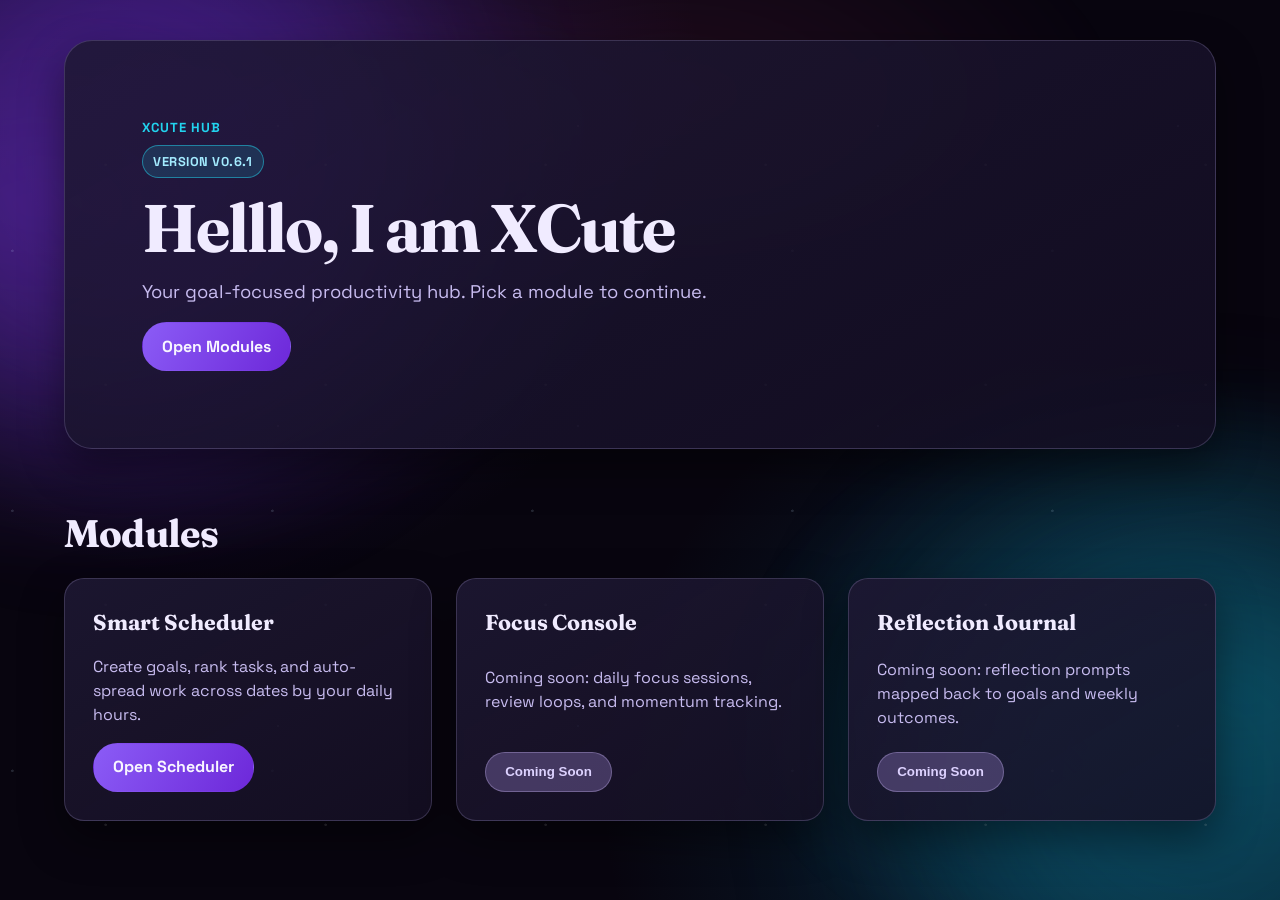
==== commit 4d2e7d59: "release: v0.6.1 fix squeezed panel spacing" ====
--- a/index.html
+++ b/index.html
@@ -23,7 +23,7 @@
     <main class="l-page">
       <section class="c-hero c-hub-hero" aria-labelledby="hero-title">
         <p class="c-kicker">XCute Hub</p>
-        <p class="c-version-badge js-version-badge">Version v0.6.0</p>
+        <p class="c-version-badge js-version-badge">Version v0.6.1</p>
         <h1 id="hero-title" class="c-hero__title">
           Helllo, I am XCute
         </h1>
--- a/assets/css/tokens.css
+++ b/assets/css/tokens.css
@@ -17,7 +17,9 @@
   --space-2: 0.5rem;
   --space-3: 0.75rem;
   --space-4: 1rem;
+  --space-5: 1.25rem;
   --space-6: 1.5rem;
+  --space-7: 1.75rem;
   --space-8: 2rem;
   --space-10: 2.5rem;
   --space-12: 3rem;
